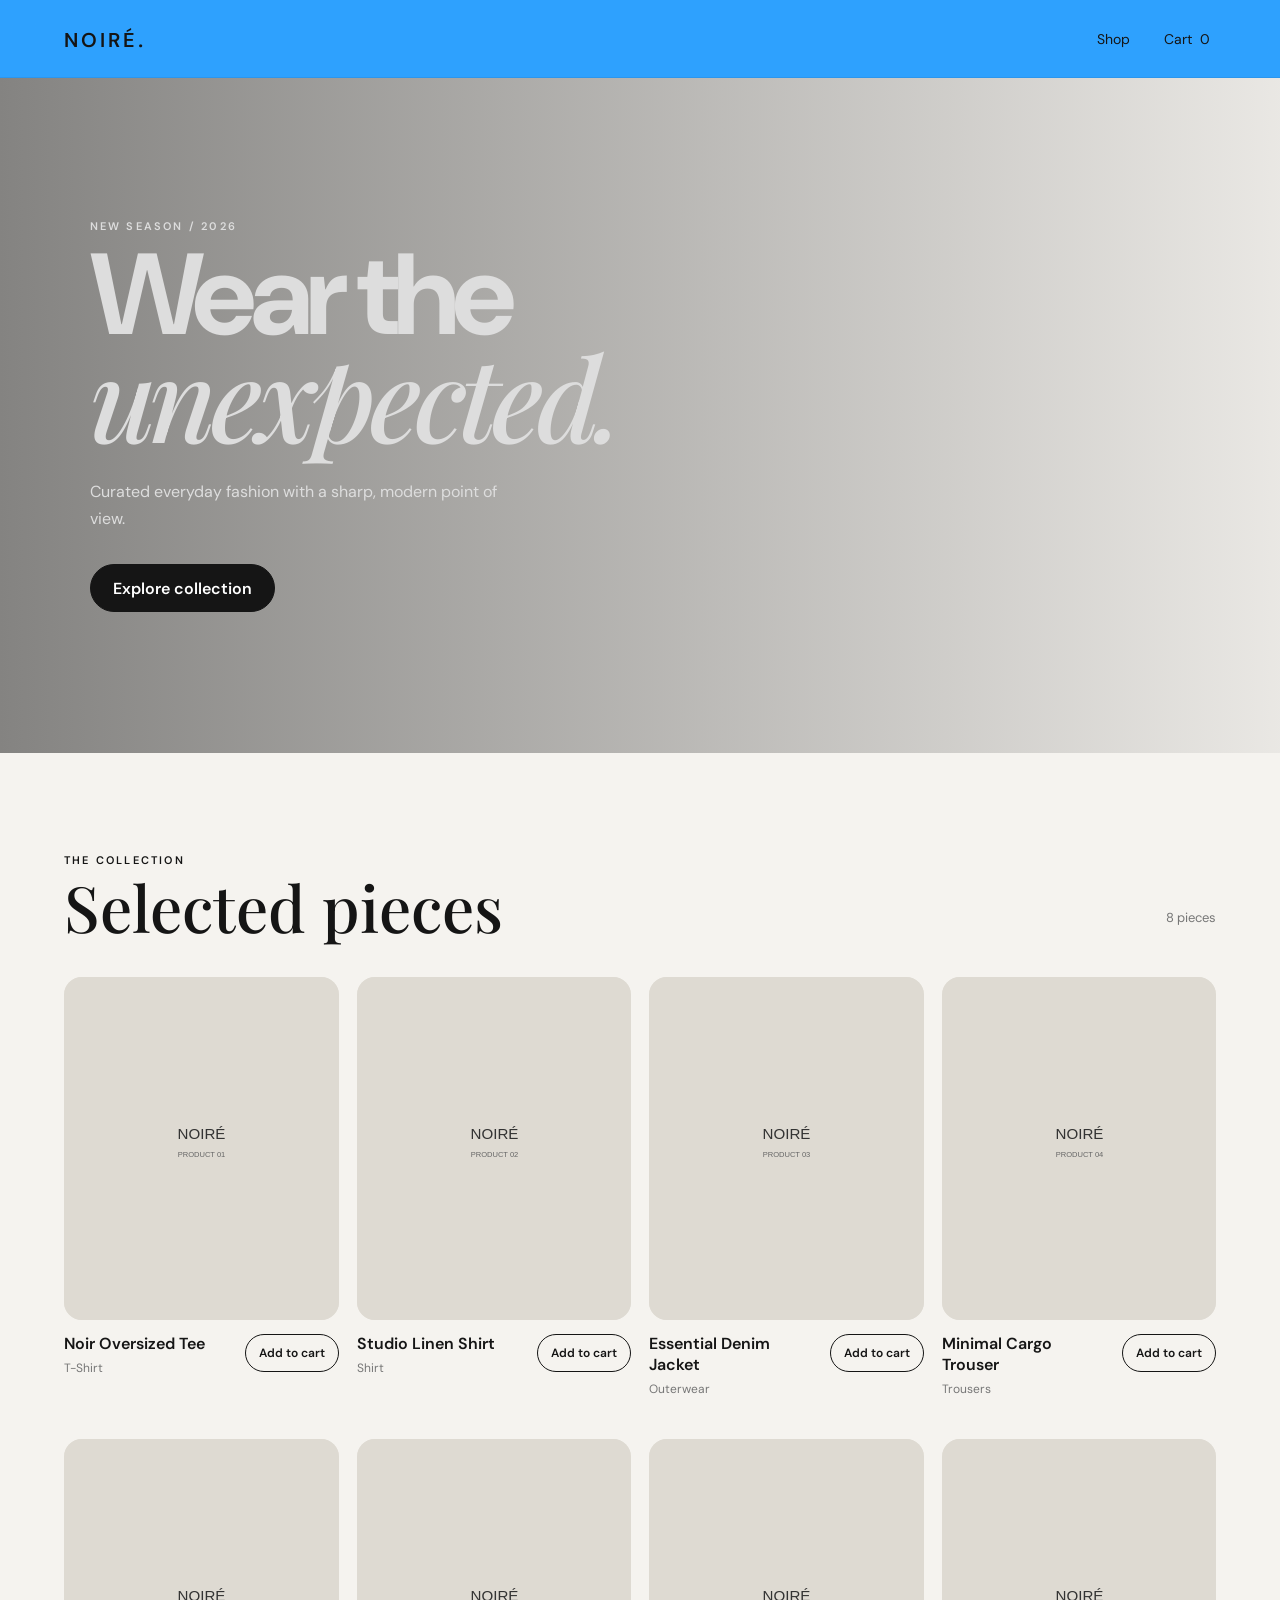
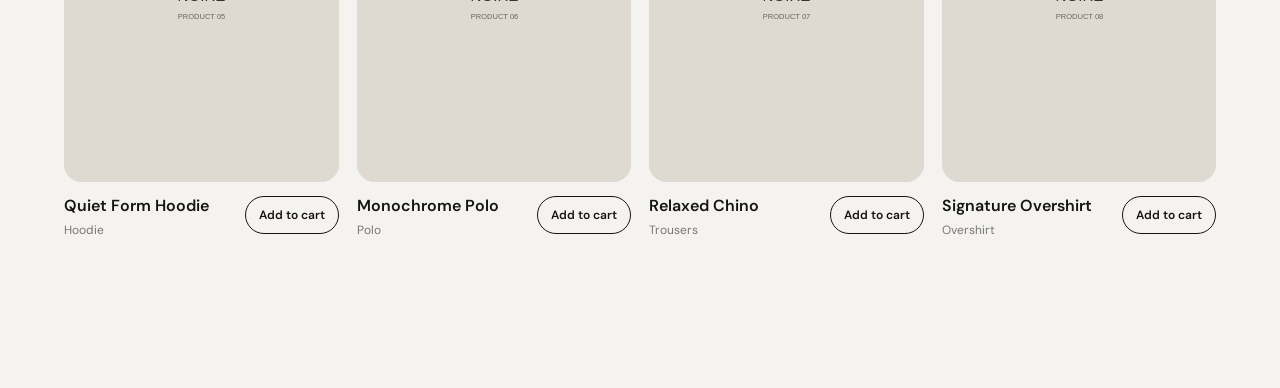
==== index.html @ a06f3a16 "Add files via upload" ====
<!DOCTYPE html>
<html lang="en">
<head>
  <meta charset="UTF-8">
  <meta name="viewport" content="width=device-width, initial-scale=1.0">
  <meta name="description" content="Minimal editorial fashion store">
  <title>NOIRÉ — Fashion Store</title>
  <link rel="stylesheet" href="style.css">
</head>
<body>
  <header class="site-header">
    <a class="brand" href="index.html">NOIRÉ<span>.</span></a>
    <nav aria-label="Main navigation">
      <a href="#shop">Shop</a>
      <button class="cart-link" id="cartLink" type="button" aria-label="Open cart">
        Cart <span id="headerCartCount">0</span>
      </button>
    </nav>
  </header>

  <main>
    <section class="hero">
      <div>
        <p class="eyebrow">NEW SEASON / 2026</p>
        <h1>Wear the<br><em>unexpected.</em></h1>
        <p class="hero-copy">Curated everyday fashion with a sharp, modern point of view.</p>
        <a class="button button-dark" href="#shop">Explore collection</a>
      </div>
    </section>

    <section class="shop-section" id="shop">
      <div class="section-head">
        <div>
          <p class="eyebrow">THE COLLECTION</p>
          <h2>Selected pieces</h2>
        </div>
        <p id="productCount" class="muted"></p>
      </div>
      <div id="productGrid" class="product-grid" aria-live="polite"></div>
    </section>
  </main>

  <div id="floatingCart" class="floating-cart hidden">
    <div>
      <strong><span id="floatingQuantity">0</span> item(s)</strong>
      <span class="floating-total" id="floatingTotal">৳0</span>
    </div>
    <button class="button button-light" id="confirmOrderBtn" type="button">Confirm order</button>
  </div>

  <div id="cartDrawer" class="drawer-backdrop hidden" aria-hidden="true">
    <aside class="drawer" role="dialog" aria-modal="true" aria-labelledby="cartTitle">
      <div class="drawer-head">
        <h2 id="cartTitle">Your cart</h2>
        <button class="icon-button" id="closeCartBtn" type="button" aria-label="Close cart">×</button>
      </div>
      <div id="cartItems" class="cart-items"></div>
      <div class="drawer-footer">
        <div class="summary-row"><span>Total</span><strong id="drawerTotal">৳0</strong></div>
        <button class="button button-dark full" id="drawerConfirmBtn" type="button">Confirm order</button>
      </div>
    </aside>
  </div>

  <div id="orderModal" class="modal-backdrop hidden" aria-hidden="true">
    <section class="order-modal" role="dialog" aria-modal="true" aria-labelledby="orderTitle">
      <button class="modal-close icon-button" id="closeOrderBtn" type="button" aria-label="Close order form">×</button>
      <div id="orderContent">
        <p class="eyebrow">CHECKOUT</p>
        <h2 id="orderTitle">Complete your order</h2>
        <div id="orderSummary" class="order-summary"></div>

        <form id="orderForm" novalidate>
          <div class="field">
            <label for="customerName">Full name *</label>
            <input id="customerName" name="customerName" autocomplete="name" required>
            <small class="error" id="customerNameError"></small>
          </div>
          <div class="field">
            <label for="phone">Phone number *</label>
            <input id="phone" name="phone" inputmode="tel" autocomplete="tel" placeholder="01XXXXXXXXX" required>
            <small class="error" id="phoneError"></small>
          </div>
          <div class="field">
            <label for="address">Delivery address *</label>
            <textarea id="address" name="address" rows="4" autocomplete="street-address" required></textarea>
            <small class="error" id="addressError"></small>
          </div>
          <div class="field">
            <label for="note">Additional note <span>(optional)</span></label>
            <textarea id="note" name="note" rows="2"></textarea>
          </div>
          <button class="button button-dark full" id="submitOrderBtn" type="submit">Submit order</button>
          <p id="formMessage" class="form-message" role="alert"></p>
        </form>
      </div>
    </section>
  </div>

  <script src="config.js"></script>
  <script src="products.js"></script>
  <script src="cart.js"></script>
  <script src="order.js"></script>
  <script src="app.js"></script>
</body>
</html>
---- style.css ----
@import url('https://fonts.googleapis.com/css2?family=DM+Sans:wght@400;500;600&family=Playfair+Display:ital,wght@0,500;0,600;1,500;1,600&display=swap');

:root {
  --ink: #151515;
  --muted: #767676;
  --paper: #f5f3ef;
  --white: #fff;
  --line: #dedbd4;
  --danger: #b3261e;
  --max: 1380px;
  --radius: 18px;
}

* { box-sizing: border-box; }
html { scroll-behavior: smooth; }
body {
  margin: 0;
  color: var(--ink);
  background: var(--paper);
  font-family: "DM Sans", Arial, sans-serif;
}
body.no-scroll { overflow: hidden; }
a { color: inherit; text-decoration: none; }
button, input, textarea { font: inherit; }
button { cursor: pointer; }
button:disabled { cursor: not-allowed; opacity: .55; }

.site-header {
  position: sticky;
  top: 0;
  z-index: 20;
  height: 78px;
  padding: 0 5vw;
  display: flex;
  align-items: center;
  justify-content: space-between;
  background: rgba(25, 152, 255, 0.9);
  backdrop-filter: blur(16px);
  border-bottom: 1px solid rgba(21,21,21,.07);
}
.brand {
  font-size: 20px;
  font-weight: 600;
  letter-spacing: .15em;
}
.brand span { font-family: "Playfair Display", serif; }
nav { display: flex; gap: 28px; align-items: center; }
nav a, .cart-link {
  background: none;
  border: 0;
  color: var(--ink);
  font-size: 14px;
}
.cart-link span { margin-left: 4px; }

.hero {
  min-height: 75vh;
  padding: 10vh 7vw;
  display: flex;
  align-items: center;
  background:
    linear-gradient(90deg, rgba(20,20,20,.5), rgba(20,20,20,.05)),
    url("assets/products/product-01.jpg") center/cover no-repeat;
  color: rgb(221, 221, 221);
}
.hero > div { max-width: 650px; }
.hero h1 {
  margin: 12px 0 24px;
  font-size: clamp(56px, 9vw, 130px);
  line-height: .87;
  letter-spacing: -.055em;
}
.hero h1 em, h1 em {
  font-family: "Playfair Display", serif;
  font-weight: 500;
}
.hero-copy { max-width: 420px; line-height: 1.7; margin-bottom: 32px; }
.eyebrow {
  margin: 0;
  font-size: 11px;
  font-weight: 600;
  letter-spacing: .2em;
  text-transform: uppercase;
}
.shop-section {
  max-width: var(--max);
  margin: auto;
  padding: 100px 5vw 150px;
}
.section-head {
  display: flex;
  justify-content: space-between;
  align-items: end;
  margin-bottom: 38px;
}
.section-head h2 {
  margin: 8px 0 0;
  font: 500 clamp(36px, 5vw, 64px)/1 "Playfair Display", serif;
}
.muted { color: var(--muted); font-size: 13px; }

.product-grid {
  display: grid;
  grid-template-columns: repeat(4, minmax(0, 1fr));
  gap: 42px 18px;
}
.product-card { min-width: 0; }
.product-image-wrap {
  display: block;
  position: relative;
  overflow: hidden;
  aspect-ratio: 4 / 5;
  background: #e6e2db;
  border-radius: var(--radius);
}
.zoom-image { overflow: hidden; }
.zoom-image img {
  width: 100%;
  height: 100%;
  display: block;
  object-fit: cover;
  transition: transform .16s ease-out;
  will-change: transform;
}
.zoom-lens {
  position: absolute;
  width: 90px;
  height: 90px;
  transform: translate(-50%, -50%);
  border: 1px solid rgba(255,255,255,.7);
  border-radius: 50%;
  pointer-events: none;
  opacity: 0;
  transition: opacity .1s;
  box-shadow: 0 6px 25px rgba(0,0,0,.12);
}
.zoom-lens.active { opacity: 1; }
.product-card-info {
  display: flex;
  align-items: start;
  justify-content: space-between;
  gap: 14px;
  padding-top: 14px;
}
.product-card-info > div { min-width: 0; }
.product-title {
  display: block;
  font-size: 16px;
  line-height: 1.3;
  font-weight: 600;
  overflow-wrap: anywhere;
}
.product-category {
  display: block;
  color: var(--muted);
  font-size: 12px;
  margin-top: 5px;
}

.button {
  border: 1px solid var(--ink);
  min-height: 48px;
  padding: 0 22px;
  display: inline-flex;
  align-items: center;
  justify-content: center;
  border-radius: 999px;
  font-weight: 600;
  transition: transform .18s, background .18s, color .18s;
}
.button:hover { transform: translateY(-2px); }
.button-dark { color: white; background: var(--ink); }
.button-light { color: var(--ink); background: white; border-color: white; }
.button-outline { color: var(--ink); background: transparent; }
.button-small { min-height: 38px; padding: 0 13px; font-size: 12px; flex: 0 0 auto; }
.button.full { width: 100%; }

.floating-cart {
  position: fixed;
  z-index: 30;
  left: 50%;
  bottom: 20px;
  transform: translateX(-50%);
  width: min(680px, calc(100% - 28px));
  padding: 12px 14px 12px 20px;
  border-radius: 999px;
  display: flex;
  justify-content: space-between;
  align-items: center;
  gap: 15px;
  color: white;
  background: rgba(21,21,21,.96);
  box-shadow: 0 18px 50px rgba(0,0,0,.25);
}
.floating-cart > div { display: flex; align-items: baseline; gap: 10px; }
.floating-total { color: #ddd; font-size: 13px; }
.hidden { display: none !important; }

.drawer-backdrop, .modal-backdrop {
  position: fixed;
  inset: 0;
  z-index: 50;
  background: rgba(0,0,0,.48);
  display: flex;
  justify-content: flex-end;
}
.drawer {
  width: min(480px, 100%);
  height: 100%;
  padding: 28px;
  background: var(--paper);
  display: flex;
  flex-direction: column;
  animation: slideIn .22s ease;
}
@keyframes slideIn { from { transform: translateX(100%); } to { transform: translateX(0); } }
.drawer-head {
  display: flex;
  justify-content: space-between;
  align-items: center;
  padding-bottom: 20px;
  border-bottom: 1px solid var(--line);
}
.drawer-head h2, .order-modal h2 {
  font: 500 34px/1.1 "Playfair Display", serif;
  margin: 0;
}
.icon-button {
  width: 40px;
  height: 40px;
  border: 0;
  background: transparent;
  font-size: 28px;
}
.cart-items { overflow: auto; flex: 1; padding: 15px 0; }
.cart-item {
  display: flex;
  gap: 14px;
  padding: 16px 0;
  border-bottom: 1px solid var(--line);
}
.cart-item img { width: 84px; height: 104px; object-fit: cover; border-radius: 10px; }
.cart-item-info { flex: 1; }
.cart-item-info > a { display: block; font-weight: 600; margin-bottom: 5px; }
.cart-item-info > span { color: var(--muted); font-size: 13px; }
.quantity-controls { display: flex; align-items: center; gap: 10px; margin-top: 13px; }
.quantity-controls button:not(.remove-button) {
  width: 28px; height: 28px; border: 1px solid var(--line);
  border-radius: 50%; background: white;
}
.remove-button { border: 0; background: transparent; color: var(--muted); font-size: 11px; margin-left: auto; }
.drawer-footer { border-top: 1px solid var(--line); padding-top: 18px; }
.summary-row { display: flex; justify-content: space-between; align-items: center; padding: 15px 0; }
.summary-row strong { font-size: 18px; }

.modal-backdrop { align-items: center; justify-content: center; padding: 18px; }
.order-modal {
  position: relative;
  width: min(760px, 100%);
  max-height: min(900px, 94vh);
  overflow: auto;
  background: var(--paper);
  border-radius: 24px;
  padding: 42px;
}
.modal-close { position: absolute; right: 15px; top: 15px; }
.order-modal h2 { margin: 8px 0 26px; }
.order-summary { border-top: 1px solid var(--line); border-bottom: 1px solid var(--line); margin-bottom: 26px; }
.summary-product {
  display: grid;
  grid-template-columns: 52px 1fr auto;
  gap: 12px;
  align-items: center;
  padding: 12px 0;
  border-bottom: 1px solid var(--line);
}
.summary-product img { width: 52px; height: 62px; object-fit: cover; border-radius: 8px; }
.summary-product span { display: block; color: var(--muted); font-size: 12px; margin-top: 3px; }
.total-row { border-top: 0; }
.field { margin: 17px 0; }
.field label { display: block; font-size: 13px; font-weight: 600; margin-bottom: 7px; }
.field label span { color: var(--muted); font-weight: 400; }
.field input, .field textarea {
  width: 100%;
  border: 1px solid var(--line);
  background: white;
  border-radius: 10px;
  padding: 13px 14px;
  outline: none;
}
.field input:focus, .field textarea:focus { border-color: var(--ink); }
.field .invalid { border-color: var(--danger); }
.error { color: var(--danger); display: block; min-height: 16px; margin-top: 5px; font-size: 11px; }
.form-message { min-height: 18px; text-align: center; font-size: 13px; }
.error-message { color: var(--danger); }

.detail-page { max-width: var(--max); margin: auto; padding: 40px 5vw 150px; }
.back-link { display: inline-block; color: var(--muted); font-size: 13px; margin-bottom: 30px; }
.product-detail {
  display: grid;
  grid-template-columns: minmax(0, 1.15fr) minmax(320px, .85fr);
  gap: clamp(35px, 7vw, 100px);
  align-items: start;
}
.detail-image {
  position: relative;
  aspect-ratio: 4 / 5;
  background: #e6e2db;
  border-radius: 22px;
  overflow: hidden;
}
.detail-copy { padding-top: 5vw; }
.detail-copy h1 {
  margin: 10px 0 18px;
  font: 500 clamp(42px, 5vw, 76px)/.98 "Playfair Display", serif;
  letter-spacing: -.03em;
}
.price-line { display: flex; gap: 12px; align-items: center; margin-bottom: 30px; }
.price-line strong { font-size: 20px; }
.price-line del { color: var(--muted); font-size: 14px; }
.detail-description { line-height: 1.8; color: #444; max-width: 520px; }
.detail-list { padding: 0; list-style: none; margin: 30px 0; border-top: 1px solid var(--line); }
.detail-list li { padding: 11px 0; border-bottom: 1px solid var(--line); font-size: 13px; }
.detail-list li::before { content: "— "; }
.purchase-row { display: flex; gap: 10px; align-items: center; }
.quantity-selector {
  display: flex;
  align-items: center;
  border: 1px solid var(--line);
  border-radius: 999px;
  height: 48px;
  padding: 0 8px;
}
.quantity-selector span { font-size: 12px; margin: 0 8px; }
.quantity-selector button { border: 0; background: none; width: 28px; height: 30px; }
.quantity-selector input { width: 30px; border: 0; text-align: center; background: transparent; outline: 0; }
.availability { font-size: 12px; color: var(--muted); margin-top: 14px; }
.not-found { padding: 15vh 0; text-align: center; }
.not-found h1 { font: 500 56px "Playfair Display", serif; }

.success-screen { text-align: center; padding: 40px 10px 15px; }
.success-mark {
  width: 72px; height: 72px; display: grid; place-items: center;
  margin: 0 auto 20px; border: 1px solid var(--ink); border-radius: 50%; font-size: 32px;
}
.success-screen h2 { margin: 8px 0 10px; }
.success-screen > p:not(.eyebrow) { color: var(--muted); }
.order-id-box {
  margin: 28px auto; padding: 17px; max-width: 360px;
  border: 1px solid var(--line); border-radius: 12px;
}
.order-id-box span { display: block; color: var(--muted); font-size: 11px; text-transform: uppercase; letter-spacing: .12em; }
.order-id-box strong { display: block; margin-top: 6px; font-size: 18px; letter-spacing: .05em; }

.empty-state { text-align: center; color: var(--muted); padding: 60px 10px; }
.toast {
  position: fixed; z-index: 100; left: 50%; bottom: 92px;
  transform: translate(-50%, 15px); opacity: 0;
  background: var(--ink); color: white; padding: 12px 18px;
  border-radius: 999px; font-size: 13px; transition: .2s;
}
.toast.show { transform: translate(-50%, 0); opacity: 1; }

@media (max-width: 1050px) {
  .product-grid { grid-template-columns: repeat(3, minmax(0, 1fr)); }
}
@media (max-width: 760px) {
  .site-header { height: 68px; padding: 0 20px; }
  nav { gap: 16px; }
  .hero { min-height: 68vh; padding: 70px 24px; }
  .shop-section { padding: 70px 20px 120px; }
  .section-head { align-items: start; gap: 20px; }
  .product-grid { grid-template-columns: repeat(2, minmax(0, 1fr)); gap: 30px 10px; }
  .product-card-info { display: block; }
  .product-card-info .button { margin-top: 12px; width: 100%; }
  .floating-cart { padding-left: 15px; }
  .floating-cart .button { min-height: 42px; padding: 0 16px; }
  .order-modal { padding: 34px 20px 25px; }
  .product-detail { grid-template-columns: 1fr; gap: 25px; }
  .detail-copy { padding-top: 0; }
  .detail-copy h1 { font-size: 48px; }
  .purchase-row { flex-direction: column; align-items: stretch; }
  .quantity-selector { justify-content: center; }
}
@media (max-width: 430px) {
  .product-grid { grid-template-columns: 1fr 1fr; }
  .product-title { font-size: 14px; }
  .hero h1 { font-size: 58px; }
  .floating-cart > div { flex-direction: column; gap: 1px; }
}
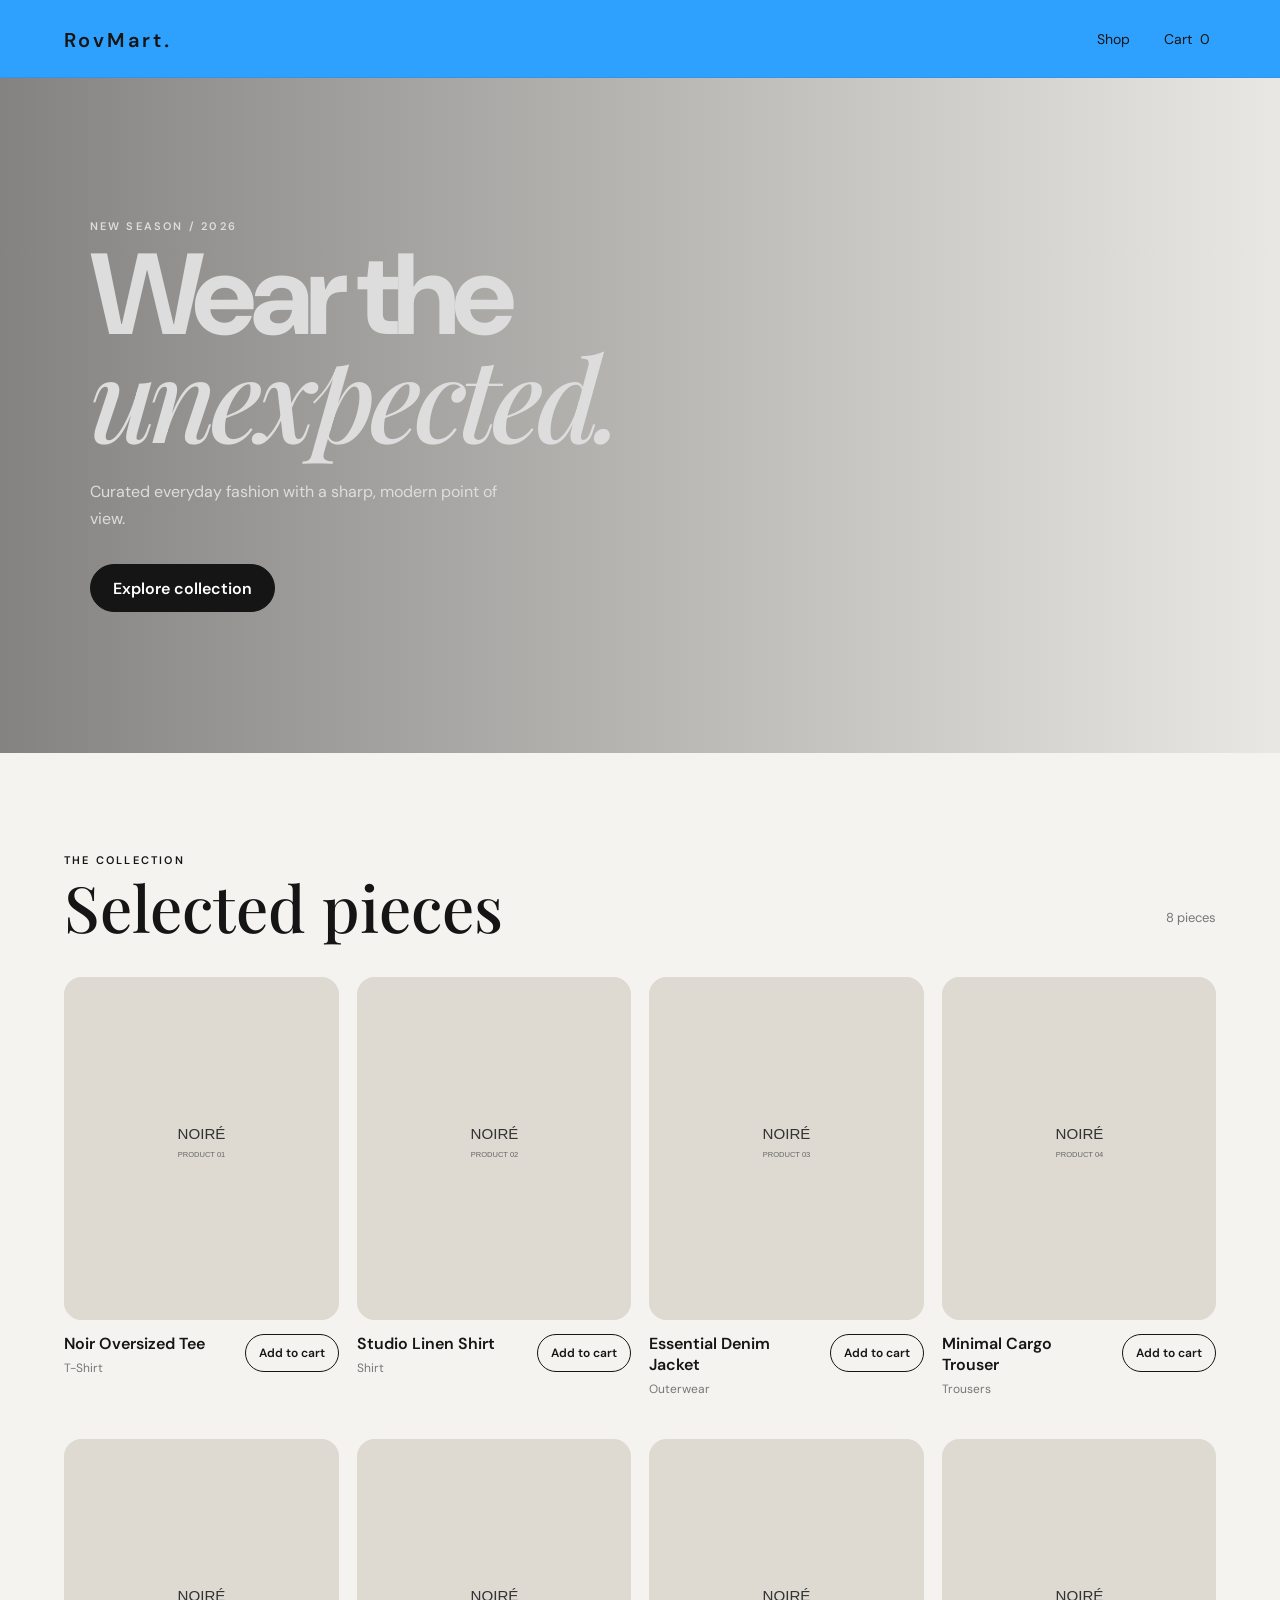
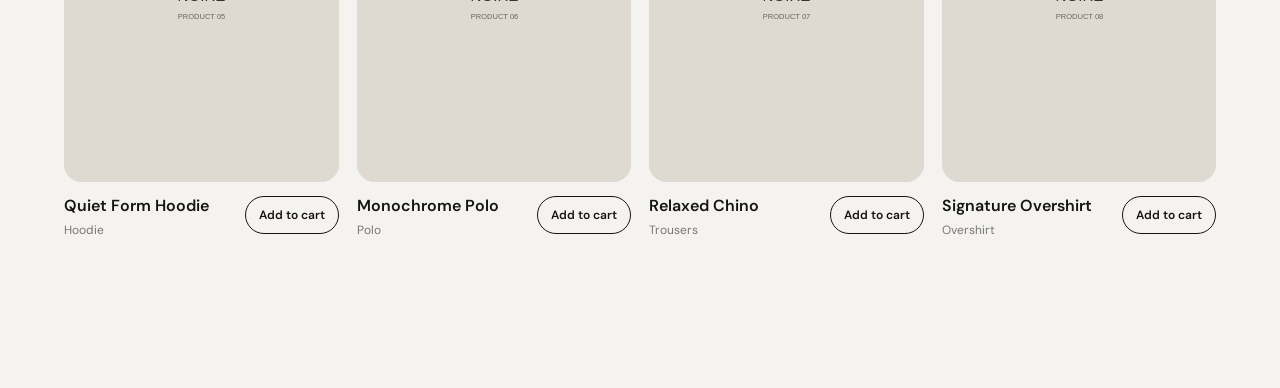
==== commit 981ebbb3: "Change title and brand name to RovMart" ====
--- a/index.html
+++ b/index.html
@@ -4,12 +4,12 @@
   <meta charset="UTF-8">
   <meta name="viewport" content="width=device-width, initial-scale=1.0">
   <meta name="description" content="Minimal editorial fashion store">
-  <title>NOIRÉ — Fashion Store</title>
+  <title>RovMart</title>
   <link rel="stylesheet" href="style.css">
 </head>
 <body>
   <header class="site-header">
-    <a class="brand" href="index.html">NOIRÉ<span>.</span></a>
+    <a class="brand" href="index.html">RovMart<span>.</span></a>
     <nav aria-label="Main navigation">
       <a href="#shop">Shop</a>
       <button class="cart-link" id="cartLink" type="button" aria-label="Open cart">
@@ -103,4 +103,4 @@
   <script src="order.js"></script>
   <script src="app.js"></script>
 </body>
-</html>+</html>
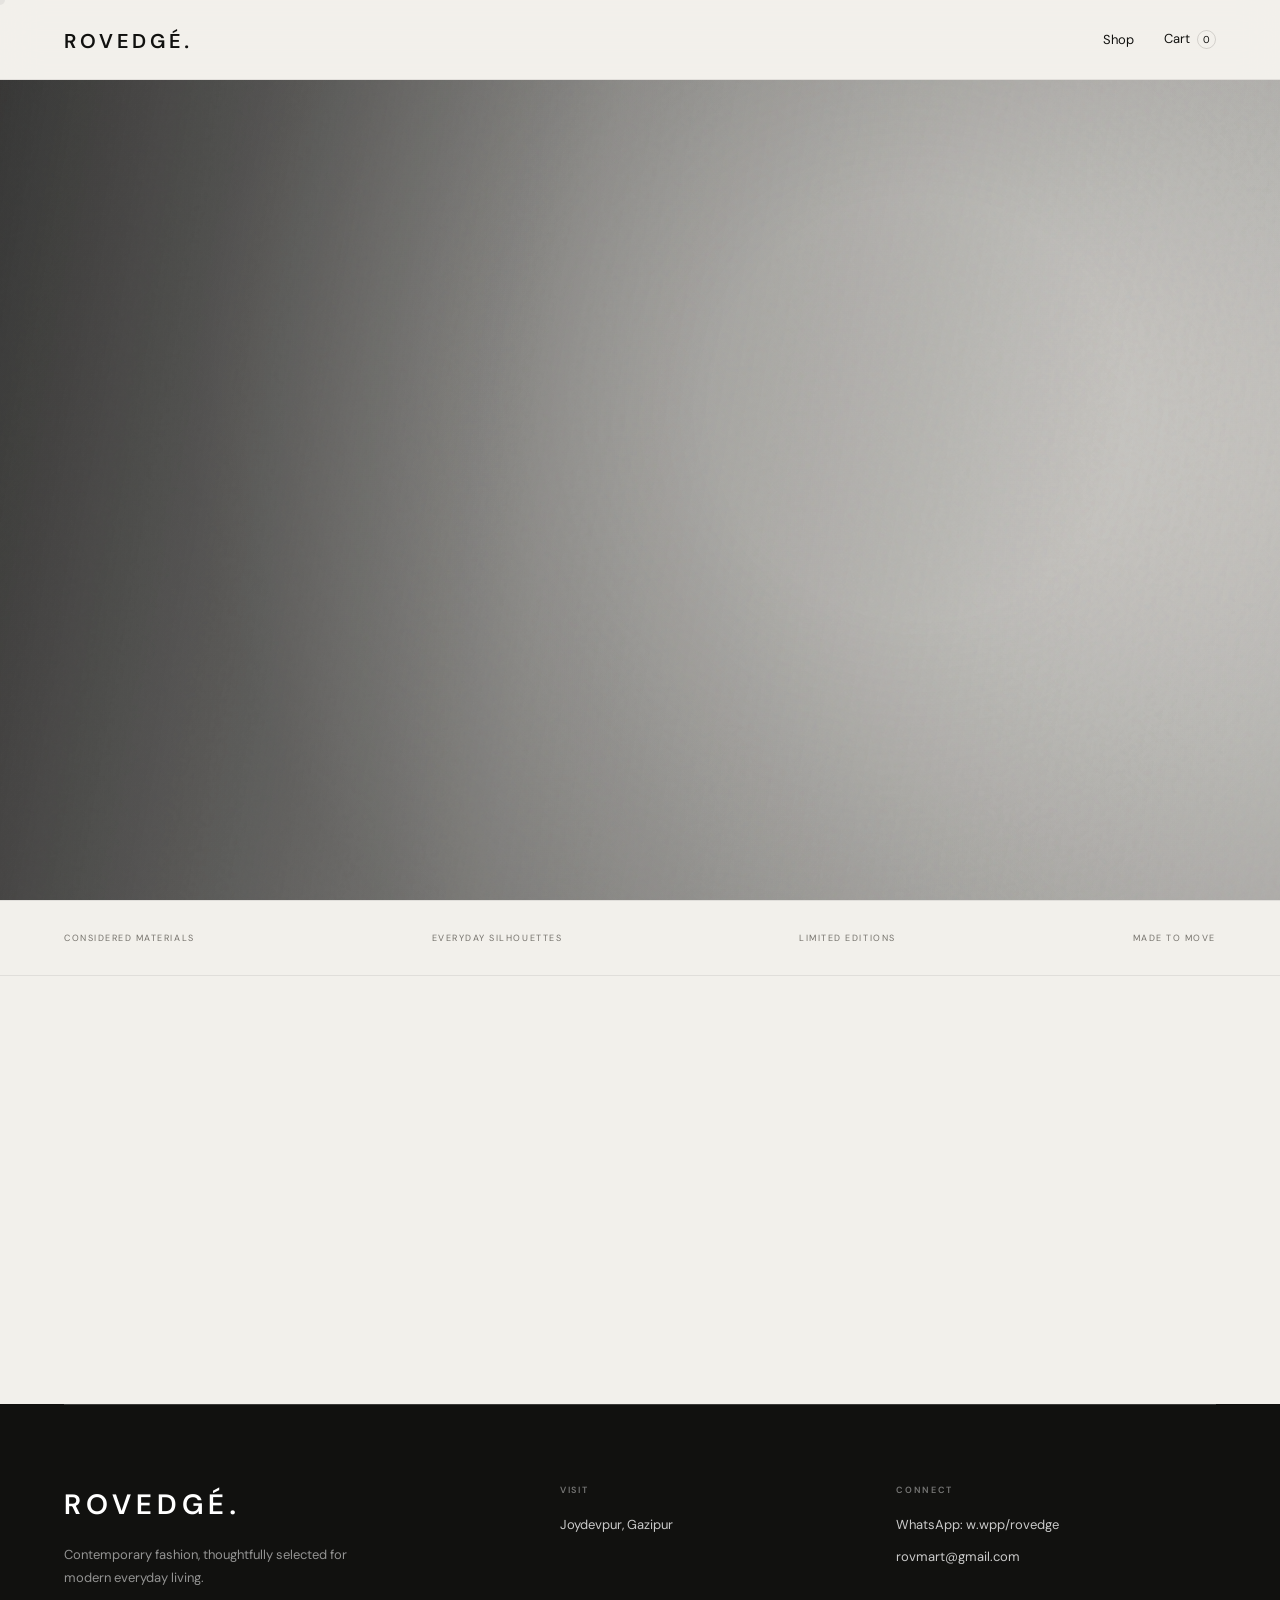
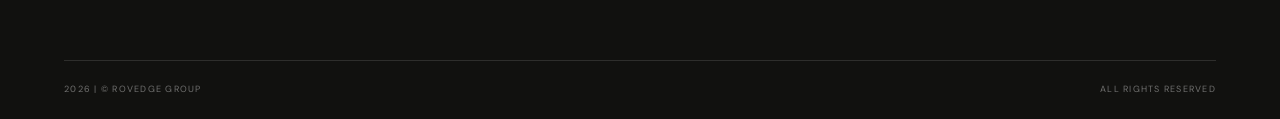
==== commit 67ec03bc: "Update branding and content in index.html Updated the title and branding in the HTML file to reflect" ====
--- a/index.html
+++ b/index.html
@@ -4,12 +4,12 @@
   <meta charset="UTF-8">
   <meta name="viewport" content="width=device-width, initial-scale=1.0">
   <meta name="description" content="Minimal editorial fashion store">
-  <title>RovMart</title>
+  <title>ROVEDGÉ — Fashion Store</title>
   <link rel="stylesheet" href="style.css">
 </head>
 <body>
   <header class="site-header">
-    <a class="brand" href="index.html">RovMart<span>.</span></a>
+    <a class="brand" href="index.html">ROVEDGÉ<span>.</span></a>
     <nav aria-label="Main navigation">
       <a href="#shop">Shop</a>
       <button class="cart-link" id="cartLink" type="button" aria-label="Open cart">
@@ -20,21 +20,24 @@
 
   <main>
     <section class="hero">
-      <div>
-        <p class="eyebrow">NEW SEASON / 2026</p>
+      <div class="hero-noise" aria-hidden="true"></div>
+      <div class="hero-content reveal">
+        <p class="eyebrow">ROVEDGÉ | NEW SEASON 2026</p>
         <h1>Wear the<br><em>unexpected.</em></h1>
-        <p class="hero-copy">Curated everyday fashion with a sharp, modern point of view.</p>
-        <a class="button button-dark" href="#shop">Explore collection</a>
+        <p class="hero-copy">Quiet silhouettes. Strong details. A considered wardrobe for everyday movement.</p>
+        <div class="hero-actions">
+          <a class="button button-dark" href="#shop">Explore collection <span>↗</span></a>
+          <span class="hero-note">Designed for now</span>
+        </div>
       </div>
+      <div class="hero-side reveal" aria-hidden="true"><span>01</span><span class="hero-line"></span><span>EDITORIAL / ESSENTIALS</span></div>
     </section>
+    <section class="brand-strip"><span>CONSIDERED MATERIALS</span><span>EVERYDAY SILHOUETTES</span><span>LIMITED EDITIONS</span><span>MADE TO MOVE</span></section>
 
     <section class="shop-section" id="shop">
-      <div class="section-head">
-        <div>
-          <p class="eyebrow">THE COLLECTION</p>
-          <h2>Selected pieces</h2>
-        </div>
-        <p id="productCount" class="muted"></p>
+      <div class="section-head reveal">
+        <div><p class="eyebrow">THE COLLECTION</p><h2>Selected pieces<span>.</span></h2></div>
+        <div class="section-side-note"><p id="productCount" class="muted"></p><p class="muted">Tap a name to enter the piece.</p></div>
       </div>
       <div id="productGrid" class="product-grid" aria-live="polite"></div>
     </section>
@@ -97,6 +100,24 @@
     </section>
   </div>
 
+  <div id="cursorDot" class="cursor-dot" aria-hidden="true"></div>
+
+
+  <footer class="site-footer"> 
+    <div class="footer-main"> 
+    <div class="footer-brand"> 
+    <a href="index.html" class="footer-logo">ROVEDGÉ<span>.</span></a> 
+    <p> Contemporary fashion, thoughtfully selected for modern everyday living. </p> 
+    </div> 
+    <div class="footer-column"> <span class="footer-label">VISIT</span>
+       <p>Joydevpur, Gazipur</p> </div> 
+       <div class="footer-column"> <span class="footer-label">CONNECT</span> 
+        <a href="https://w.wpp/rovedge" target="_blank" rel="noopener noreferrer"> WhatsApp: w.wpp/rovedge </a> 
+        <a href="mailto:rovmart@gmail.com"> rovmart@gmail.com </a> </div> </div> 
+        <div class="footer-bottom"> <span>2026 | © Rovedge Group</span> 
+          <span>ALL RIGHTS RESERVED</span> </div> 
+  </footer>
+
   <script src="config.js"></script>
   <script src="products.js"></script>
   <script src="cart.js"></script>
--- a/style.css
+++ b/style.css
@@ -1,390 +1,51 @@
 @import url('https://fonts.googleapis.com/css2?family=DM+Sans:wght@400;500;600&family=Playfair+Display:ital,wght@0,500;0,600;1,500;1,600&display=swap');
+:root{--ink:#11110f;--paper:#f2f0eb;--paper2:#e9e6de;--muted:#74716b;--line:rgba(17,17,15,.14);--soft:rgba(17,17,15,.08);--danger:#aa2b21;--max:1440px;--radius:20px;--ease:cubic-bezier(.2,.75,.25,1)}
+*{box-sizing:border-box}html{scroll-behavior:smooth}body{margin:0;color:var(--ink);background:var(--paper);font-family:"DM Sans",Arial,sans-serif;overflow-x:hidden}body.no-scroll{overflow:hidden}a{color:inherit;text-decoration:none}button,input,textarea{font:inherit}button{cursor:pointer}button:disabled{cursor:not-allowed;opacity:.5}img{max-width:100%}
+.site-header{position:sticky;top:0;z-index:40;height:80px;padding:0 5vw;display:flex;align-items:center;justify-content:space-between;background:rgba(242,240,235,.78);backdrop-filter:blur(18px);border-bottom:1px solid var(--soft)}.brand{font-size:20px;font-weight:600;letter-spacing:.18em;transition:opacity .2s}.brand:hover{opacity:.65}.brand span{font-family:"Playfair Display",serif}nav{display:flex;gap:30px;align-items:center}nav a,.cart-link{position:relative;border:0;padding:7px 0;background:none;color:var(--ink);font-size:13px}nav a:after,.cart-link:after{content:"";position:absolute;left:0;right:0;bottom:1px;height:1px;background:currentColor;transform:scaleX(0);transform-origin:right;transition:transform .35s var(--ease)}nav a:hover:after,.cart-link:hover:after{transform:scaleX(1);transform-origin:left}.cart-link span{display:inline-grid;place-items:center;min-width:19px;height:19px;margin-left:4px;border:1px solid var(--line);border-radius:999px;font-size:10px}
+.hero{position:relative;
+        min-height:calc(100vh - 80px);
+        padding:10vh 7vw;display:flex;
+        align-items:flex-end;color:#fff;
+        overflow:hidden;isolation:isolate;
+        background:linear-gradient(100deg,rgba(8,8,8,.72),rgba(8,8,8,.36) 44%,rgba(8,8,8,.12)),
+        url("assets/products/banner.svg") center/cover no-repeat}
+        .hero:after{content:"";position:absolute;inset:0;background:radial-gradient(circle at 72% 40%,transparent 0 20%,rgba(0,0,0,.24) 70%);z-index:-1}
+        .hero-noise{position:absolute;inset:0;pointer-events:none;opacity:.1;background-image:url("data:image/svg+xml,%3Csvg xmlns='http://www.w3.org/2000/svg' viewBox='0 0 160 160'%3E%3Cfilter id='n'%3E%3CfeTurbulence type='fractalNoise' baseFrequency='.8' numOctaves='3'/%3E%3C/filter%3E%3Crect width='100%25' height='100%25' filter='url(%23n)' opacity='.5'/%3E%3C/svg%3E");mix-blend-mode:overlay;z-index:-1}.hero-content{max-width:800px}.hero h1{margin:17px 0 28px;font-size:clamp(60px,10vw,150px);line-height:.82;letter-spacing:-.065em;font-weight:600}.hero h1 em{font-family:"Playfair Display",serif;font-weight:500}.hero-copy{max-width:470px;line-height:1.7;margin:0 0 34px;color:rgba(255,255,255,.84)}.hero-actions{display:flex;align-items:center;gap:18px}.hero-note{font-size:11px;letter-spacing:.12em;text-transform:uppercase;color:rgba(255,255,255,.58)}.hero-actions .button span{margin-left:28px}.hero-side{position:absolute;right:6vw;bottom:9vh;display:flex;align-items:center;gap:14px;font-size:9px;letter-spacing:.18em;writing-mode:vertical-rl;text-transform:uppercase;color:rgba(255,255,255,.7)}.hero-line{width:1px;height:90px;background:rgba(255,255,255,.4)}
+.brand-strip{min-height:76px;padding:0 5vw;display:flex;justify-content:space-between;align-items:center;gap:24px;border-bottom:1px solid var(--soft);border-top:1px solid var(--soft);color:var(--muted);font-size:9px;letter-spacing:.17em;text-transform:uppercase;overflow:hidden}.brand-strip span{white-space:nowrap}
+.button{border:1px solid var(--ink);min-height:49px;padding:0 20px;display:inline-flex;align-items:center;justify-content:center;gap:7px;border-radius:999px;font-weight:600;font-size:12px;transition:transform .25s var(--ease),background .25s,color .25s,box-shadow .25s}.button:hover{transform:translateY(-3px);box-shadow:0 11px 25px rgba(0,0,0,.08)}.button:active{transform:translateY(-1px)}.button-dark{color:#fff;background:var(--ink)}.button-light{color:var(--ink);background:#fff;border-color:#fff}.button-outline{color:var(--ink);background:transparent}.button-small{min-height:36px;padding:0 12px;font-size:11px}.button-small b{font-size:17px;line-height:1;margin-left:4px;font-weight:400}.button.full{width:100%}
+.shop-section{max-width:var(--max);margin:auto;padding:110px 5vw 160px}.section-head{display:flex;justify-content:space-between;align-items:end;margin-bottom:44px}.section-head h2{margin:10px 0 0;font:500 clamp(40px,5vw,74px)/.95 "Playfair Display",serif;letter-spacing:-.045em}.section-head h2 span{margin-left:3px}.section-side-note{text-align:right}.muted{color:var(--muted);font-size:11px;letter-spacing:.02em;margin:0 0 4px}.product-grid{display:grid;grid-template-columns:repeat(4,minmax(0,1fr));gap:62px 16px}.product-card{min-width:0}.product-image-wrap{position:relative;display:block;aspect-ratio:4/5;overflow:hidden;background:var(--paper2);border-radius:var(--radius);transform:translateZ(0)}.product-image-wrap img{width:100%;height:100%;display:block;object-fit:cover;transition:transform .75s var(--ease),filter .5s;will-change:transform}.product-card:hover .product-image-wrap img{filter:contrast(1.03)}.product-index,.detail-index{position:absolute;z-index:2;top:14px;left:15px;font-size:9px;letter-spacing:.14em;color:rgba(255,255,255,.84);mix-blend-mode:difference}.image-hover-label{position:absolute;z-index:2;left:16px;bottom:16px;padding:9px 12px;border:1px solid rgba(255,255,255,.55);border-radius:999px;backdrop-filter:blur(7px);color:#fff;background:rgba(0,0,0,.17);font-size:10px;letter-spacing:.06em;opacity:0;transform:translateY(8px);transition:opacity .35s var(--ease),transform .35s var(--ease)}.product-card:hover .image-hover-label{opacity:1;transform:translateY(0)}.image-hover-label b{margin-left:8px;font-weight:400}.zoom-lens{position:absolute;width:82px;height:82px;transform:translate(-50%,-50%);border:1px solid rgba(255,255,255,.7);border-radius:50%;pointer-events:none;opacity:0;transition:opacity .1s;box-shadow:0 9px 30px rgba(0,0,0,.16)}.zoom-lens.active{opacity:1}.product-card-info{display:flex;justify-content:space-between;align-items:flex-start;gap:12px;padding-top:15px}.product-copy{min-width:0}.product-category{display:block;margin-bottom:6px;font-size:9px;color:var(--muted);letter-spacing:.14em;text-transform:uppercase}.product-title{display:block;font-size:16px;line-height:1.2;font-weight:600;overflow-wrap:anywhere;transition:opacity .2s}.product-title:hover{opacity:.58}.product-price{display:block;margin-top:9px;font-size:13px;font-weight:600}
+.floating-cart{position:fixed;z-index:60;left:50%;bottom:18px;transform:translateX(-50%);width:min(690px,calc(100% - 28px));padding:10px 12px 10px 20px;border-radius:999px;display:flex;justify-content:space-between;align-items:center;gap:15px;color:#fff;background:rgba(17,17,15,.94);backdrop-filter:blur(20px);box-shadow:0 18px 55px rgba(0,0,0,.23);animation:cartRise .45s var(--ease)}@keyframes cartRise{from{opacity:0;transform:translate(-50%,18px)}to{opacity:1;transform:translate(-50%,0)}}.floating-cart>div{display:flex;align-items:baseline;gap:10px}.floating-total{color:#ccc;font-size:12px}
+.drawer-backdrop,.modal-backdrop{position:fixed;inset:0;z-index:70;background:rgba(0,0,0,.47);backdrop-filter:blur(6px);display:flex;justify-content:flex-end}.drawer{width:min(500px,100%);height:100%;padding:28px;background:var(--paper);display:flex;flex-direction:column;animation:slideIn .35s var(--ease)}@keyframes slideIn{from{transform:translateX(100%)}to{transform:translateX(0)}}.drawer-head{display:flex;justify-content:space-between;align-items:center;padding-bottom:18px;border-bottom:1px solid var(--line)}.drawer-head h2,.order-modal h2{font:500 36px/1 "Playfair Display",serif;margin:0;letter-spacing:-.03em}.icon-button{width:40px;height:40px;border:0;background:transparent;font-size:28px;line-height:1;transition:transform .2s}.icon-button:hover{transform:rotate(5deg) scale(1.06)}.cart-items{overflow:auto;flex:1;padding:7px 0}.cart-item{display:flex;gap:14px;padding:16px 0;border-bottom:1px solid var(--line)}.cart-item img{width:82px;height:102px;object-fit:cover;border-radius:12px;background:var(--paper2)}.cart-item-info{flex:1}.cart-item-info>a{display:block;font-weight:600;margin-bottom:4px}.cart-item-info>span{color:var(--muted);font-size:12px}.quantity-controls{display:flex;align-items:center;gap:9px;margin-top:12px}.quantity-controls button:not(.remove-button){width:28px;height:28px;border:1px solid var(--line);border-radius:50%;background:#fff;transition:transform .2s}.quantity-controls button:hover{transform:scale(1.05)}.remove-button{border:0;background:transparent;color:var(--muted);font-size:10px;margin-left:auto}.drawer-footer{border-top:1px solid var(--line);padding-top:15px}.summary-row{display:flex;justify-content:space-between;align-items:center;padding:13px 0}.summary-row strong{font-size:18px}
+.modal-backdrop{align-items:center;justify-content:center;padding:18px}.order-modal{position:relative;width:min(780px,100%);max-height:min(900px,94vh);overflow:auto;background:var(--paper);border-radius:26px;padding:45px;box-shadow:0 35px 90px rgba(0,0,0,.2);animation:modalRise .3s var(--ease)}@keyframes modalRise{from{opacity:0;transform:translateY(18px) scale(.985)}to{opacity:1;transform:none}}.modal-close{position:absolute;right:15px;top:15px}.order-modal h2{margin:9px 0 28px}.order-summary{border-top:1px solid var(--line);border-bottom:1px solid var(--line);margin-bottom:25px}.summary-product{display:grid;grid-template-columns:52px 1fr auto;gap:12px;align-items:center;padding:12px 0;border-bottom:1px solid var(--line)}.summary-product img{width:52px;height:62px;object-fit:cover;border-radius:9px;background:var(--paper2)}.summary-product span{display:block;color:var(--muted);font-size:11px;margin-top:3px}.total-row{border-top:0}.field{margin:17px 0}.field label{display:block;font-size:12px;font-weight:600;margin-bottom:7px}.field label span{color:var(--muted);font-weight:400}.field input,.field textarea{width:100%;border:1px solid var(--line);background:#fff;border-radius:12px;padding:13px 14px;outline:none;transition:border .2s,box-shadow .2s}.field input:focus,.field textarea:focus{border-color:var(--ink);box-shadow:0 0 0 4px rgba(17,17,15,.05)}.field .invalid{border-color:var(--danger)}.error{color:var(--danger);display:block;min-height:15px;margin-top:5px;font-size:10px}.form-message{min-height:18px;text-align:center;font-size:12px}.error-message{color:var(--danger)}
+.detail-page{max-width:var(--max);margin:auto;padding:42px 5vw 160px}.back-link{display:inline-flex;padding:6px 0;color:var(--muted);font-size:12px;transition:transform .25s var(--ease),color .2s}.back-link:hover{transform:translateX(-4px);color:var(--ink)}.product-detail{display:grid;grid-template-columns:minmax(0,1.12fr) minmax(320px,.88fr);gap:clamp(35px,7vw,110px);align-items:start}.detail-media-column{min-width:0}.detail-image{position:relative;aspect-ratio:4/5;background:var(--paper2);border-radius:24px;overflow:hidden}.detail-image img{width:100%;height:100%;display:block;object-fit:cover;transition:transform .16s ease-out;will-change:transform}.media-caption{margin:12px 0 0;color:var(--muted);text-align:right;font-size:9px;letter-spacing:.12em;text-transform:uppercase}.detail-copy{padding-top:5vw}.detail-copy h1{margin:10px 0 18px;font:500 clamp(47px,5.7vw,84px)/.92 "Playfair Display",serif;letter-spacing:-.05em}.detail-copy h1 span{margin-left:2px}.price-line{display:flex;gap:12px;align-items:center;margin-bottom:28px}.price-line strong{font-size:20px}.price-line del{color:var(--muted);font-size:13px}.detail-description{line-height:1.75;color:#484640;max-width:520px;font-size:14px}.detail-list{padding:0;list-style:none;margin:30px 0;border-top:1px solid var(--line)}.detail-list li{padding:11px 0;border-bottom:1px solid var(--line);font-size:12px}.detail-list li:before{content:"— "}.purchase-row{display:flex;gap:10px;align-items:center}.quantity-selector{display:flex;align-items:center;border:1px solid var(--line);border-radius:999px;height:49px;padding:0 8px;background:rgba(255,255,255,.45)}.quantity-selector span{font-size:11px;margin:0 8px;color:var(--muted)}.quantity-selector button{border:0;background:none;width:28px;height:30px}.quantity-selector input{width:30px;border:0;text-align:center;background:transparent;outline:0}.availability{font-size:10px;color:var(--muted);margin-top:13px;letter-spacing:.12em;text-transform:uppercase}.not-found{padding:15vh 0;text-align:center}.not-found h1{font:500 56px "Playfair Display",serif}
+.success-screen{text-align:center;padding:40px 10px 15px}.success-mark{width:70px;height:70px;display:grid;place-items:center;margin:0 auto 20px;border:1px solid var(--ink);border-radius:50%;font-size:30px}.success-screen h2{margin:8px 0 10px}.success-screen>p:not(.eyebrow){color:var(--muted)}.order-id-box{margin:28px auto;padding:17px;max-width:360px;border:1px solid var(--line);border-radius:12px;background:rgba(255,255,255,.35)}.order-id-box span{display:block;color:var(--muted);font-size:9px;text-transform:uppercase;letter-spacing:.14em}.order-id-box strong{display:block;margin-top:6px;font-size:17px;letter-spacing:.05em}
+.reveal{opacity:0;transform:translateY(20px);transition:opacity .8s var(--ease),transform .8s var(--ease);transition-delay:var(--delay,0ms)}.reveal.is-visible{opacity:1;transform:none}.cursor-dot{position:fixed;top:0;left:0;z-index:200;width:10px;height:10px;margin:-5px 0 0 -5px;border-radius:50%;pointer-events:none;background:var(--ink);mix-blend-mode:difference;opacity:.75;transition:width .25s var(--ease),height .25s var(--ease),margin .25s var(--ease),opacity .25s}.cursor-dot.cursor-active{width:34px;height:34px;margin:-17px 0 0 -17px;opacity:.55}.empty-state{text-align:center;color:var(--muted);padding:60px 10px}.toast{position:fixed;z-index:100;left:50%;bottom:88px;transform:translate(-50%,15px);opacity:0;background:var(--ink);color:#fff;padding:12px 18px;border-radius:999px;font-size:12px;box-shadow:0 10px 35px rgba(0,0,0,.18);transition:.25s var(--ease)}.toast.show{transform:translate(-50%,0);opacity:1}.hidden{display:none!important}
+@media(max-width:1050px){.product-grid{grid-template-columns:repeat(3,minmax(0,1fr))}}
+@media(max-width:760px){.site-header{height:68px;padding:0 20px}.hero{min-height:calc(88vh - 68px);padding:70px 24px 56px}.hero h1{font-size:clamp(58px,16vw,92px)}.hero-side{display:none}.hero-actions{align-items:flex-start;flex-direction:column;gap:14px}.hero-note{margin-left:2px}.brand-strip{overflow:auto;justify-content:flex-start;padding:0 20px;gap:38px}.shop-section{padding:74px 20px 120px}.section-head{align-items:flex-start;gap:24px}.section-side-note{text-align:left;padding-top:4px}.product-grid{grid-template-columns:repeat(2,minmax(0,1fr));gap:37px 10px}.product-image-wrap{border-radius:15px}.product-card-info{display:block}.product-card-info .button{margin-top:12px;width:100%}.image-hover-label{display:none}.floating-cart{padding-left:15px}.floating-cart .button{min-height:42px;padding:0 16px}.order-modal{padding:34px 20px 25px}.product-detail{grid-template-columns:1fr;gap:25px}.detail-copy{padding-top:0}.detail-copy h1{font-size:52px}.purchase-row{flex-direction:column;align-items:stretch}.quantity-selector{justify-content:center}.detail-image{border-radius:17px}}
+@media(max-width:430px){.product-title{font-size:14px}.hero h1{font-size:59px}.floating-cart>div{flex-direction:column;gap:1px}}
+@media(pointer:coarse){.cursor-dot{display:none}}
+@media(prefers-reduced-motion:reduce){*,*:before,*:after{scroll-behavior:auto!important;animation-duration:.01ms!important;animation-iteration-count:1!important;transition-duration:.01ms!important}}
 
-:root {
-  --ink: #151515;
-  --muted: #767676;
-  --paper: #f5f3ef;
-  --white: #fff;
-  --line: #dedbd4;
-  --danger: #b3261e;
-  --max: 1380px;
-  --radius: 18px;
-}
 
-* { box-sizing: border-box; }
-html { scroll-behavior: smooth; }
-body {
-  margin: 0;
-  color: var(--ink);
-  background: var(--paper);
-  font-family: "DM Sans", Arial, sans-serif;
-}
-body.no-scroll { overflow: hidden; }
-a { color: inherit; text-decoration: none; }
-button, input, textarea { font: inherit; }
-button { cursor: pointer; }
-button:disabled { cursor: not-allowed; opacity: .55; }
-
-.site-header {
-  position: sticky;
-  top: 0;
-  z-index: 20;
-  height: 78px;
-  padding: 0 5vw;
-  display: flex;
-  align-items: center;
-  justify-content: space-between;
-  background: rgba(25, 152, 255, 0.9);
-  backdrop-filter: blur(16px);
-  border-bottom: 1px solid rgba(21,21,21,.07);
-}
-.brand {
-  font-size: 20px;
-  font-weight: 600;
-  letter-spacing: .15em;
-}
-.brand span { font-family: "Playfair Display", serif; }
-nav { display: flex; gap: 28px; align-items: center; }
-nav a, .cart-link {
-  background: none;
-  border: 0;
-  color: var(--ink);
-  font-size: 14px;
-}
-.cart-link span { margin-left: 4px; }
-
-.hero {
-  min-height: 75vh;
-  padding: 10vh 7vw;
-  display: flex;
-  align-items: center;
-  background:
-    linear-gradient(90deg, rgba(20,20,20,.5), rgba(20,20,20,.05)),
-    url("assets/products/product-01.jpg") center/cover no-repeat;
-  color: rgb(221, 221, 221);
-}
-.hero > div { max-width: 650px; }
-.hero h1 {
-  margin: 12px 0 24px;
-  font-size: clamp(56px, 9vw, 130px);
-  line-height: .87;
-  letter-spacing: -.055em;
-}
-.hero h1 em, h1 em {
-  font-family: "Playfair Display", serif;
-  font-weight: 500;
-}
-.hero-copy { max-width: 420px; line-height: 1.7; margin-bottom: 32px; }
-.eyebrow {
-  margin: 0;
-  font-size: 11px;
-  font-weight: 600;
-  letter-spacing: .2em;
-  text-transform: uppercase;
-}
-.shop-section {
-  max-width: var(--max);
-  margin: auto;
-  padding: 100px 5vw 150px;
-}
-.section-head {
-  display: flex;
-  justify-content: space-between;
-  align-items: end;
-  margin-bottom: 38px;
-}
-.section-head h2 {
-  margin: 8px 0 0;
-  font: 500 clamp(36px, 5vw, 64px)/1 "Playfair Display", serif;
-}
-.muted { color: var(--muted); font-size: 13px; }
-
-.product-grid {
-  display: grid;
-  grid-template-columns: repeat(4, minmax(0, 1fr));
-  gap: 42px 18px;
-}
-.product-card { min-width: 0; }
-.product-image-wrap {
-  display: block;
-  position: relative;
-  overflow: hidden;
-  aspect-ratio: 4 / 5;
-  background: #e6e2db;
-  border-radius: var(--radius);
-}
-.zoom-image { overflow: hidden; }
-.zoom-image img {
-  width: 100%;
-  height: 100%;
-  display: block;
-  object-fit: cover;
-  transition: transform .16s ease-out;
-  will-change: transform;
-}
-.zoom-lens {
-  position: absolute;
-  width: 90px;
-  height: 90px;
-  transform: translate(-50%, -50%);
-  border: 1px solid rgba(255,255,255,.7);
-  border-radius: 50%;
-  pointer-events: none;
-  opacity: 0;
-  transition: opacity .1s;
-  box-shadow: 0 6px 25px rgba(0,0,0,.12);
-}
-.zoom-lens.active { opacity: 1; }
-.product-card-info {
-  display: flex;
-  align-items: start;
-  justify-content: space-between;
-  gap: 14px;
-  padding-top: 14px;
-}
-.product-card-info > div { min-width: 0; }
-.product-title {
-  display: block;
-  font-size: 16px;
-  line-height: 1.3;
-  font-weight: 600;
-  overflow-wrap: anywhere;
-}
-.product-category {
-  display: block;
-  color: var(--muted);
-  font-size: 12px;
-  margin-top: 5px;
-}
-
-.button {
-  border: 1px solid var(--ink);
-  min-height: 48px;
-  padding: 0 22px;
-  display: inline-flex;
-  align-items: center;
-  justify-content: center;
-  border-radius: 999px;
-  font-weight: 600;
-  transition: transform .18s, background .18s, color .18s;
-}
-.button:hover { transform: translateY(-2px); }
-.button-dark { color: white; background: var(--ink); }
-.button-light { color: var(--ink); background: white; border-color: white; }
-.button-outline { color: var(--ink); background: transparent; }
-.button-small { min-height: 38px; padding: 0 13px; font-size: 12px; flex: 0 0 auto; }
-.button.full { width: 100%; }
-
-.floating-cart {
-  position: fixed;
-  z-index: 30;
-  left: 50%;
-  bottom: 20px;
-  transform: translateX(-50%);
-  width: min(680px, calc(100% - 28px));
-  padding: 12px 14px 12px 20px;
-  border-radius: 999px;
-  display: flex;
-  justify-content: space-between;
-  align-items: center;
-  gap: 15px;
-  color: white;
-  background: rgba(21,21,21,.96);
-  box-shadow: 0 18px 50px rgba(0,0,0,.25);
-}
-.floating-cart > div { display: flex; align-items: baseline; gap: 10px; }
-.floating-total { color: #ddd; font-size: 13px; }
-.hidden { display: none !important; }
-
-.drawer-backdrop, .modal-backdrop {
-  position: fixed;
-  inset: 0;
-  z-index: 50;
-  background: rgba(0,0,0,.48);
-  display: flex;
-  justify-content: flex-end;
-}
-.drawer {
-  width: min(480px, 100%);
-  height: 100%;
-  padding: 28px;
-  background: var(--paper);
-  display: flex;
-  flex-direction: column;
-  animation: slideIn .22s ease;
-}
-@keyframes slideIn { from { transform: translateX(100%); } to { transform: translateX(0); } }
-.drawer-head {
-  display: flex;
-  justify-content: space-between;
-  align-items: center;
-  padding-bottom: 20px;
-  border-bottom: 1px solid var(--line);
-}
-.drawer-head h2, .order-modal h2 {
-  font: 500 34px/1.1 "Playfair Display", serif;
-  margin: 0;
-}
-.icon-button {
-  width: 40px;
-  height: 40px;
-  border: 0;
-  background: transparent;
-  font-size: 28px;
-}
-.cart-items { overflow: auto; flex: 1; padding: 15px 0; }
-.cart-item {
-  display: flex;
-  gap: 14px;
-  padding: 16px 0;
-  border-bottom: 1px solid var(--line);
-}
-.cart-item img { width: 84px; height: 104px; object-fit: cover; border-radius: 10px; }
-.cart-item-info { flex: 1; }
-.cart-item-info > a { display: block; font-weight: 600; margin-bottom: 5px; }
-.cart-item-info > span { color: var(--muted); font-size: 13px; }
-.quantity-controls { display: flex; align-items: center; gap: 10px; margin-top: 13px; }
-.quantity-controls button:not(.remove-button) {
-  width: 28px; height: 28px; border: 1px solid var(--line);
-  border-radius: 50%; background: white;
-}
-.remove-button { border: 0; background: transparent; color: var(--muted); font-size: 11px; margin-left: auto; }
-.drawer-footer { border-top: 1px solid var(--line); padding-top: 18px; }
-.summary-row { display: flex; justify-content: space-between; align-items: center; padding: 15px 0; }
-.summary-row strong { font-size: 18px; }
-
-.modal-backdrop { align-items: center; justify-content: center; padding: 18px; }
-.order-modal {
-  position: relative;
-  width: min(760px, 100%);
-  max-height: min(900px, 94vh);
-  overflow: auto;
-  background: var(--paper);
-  border-radius: 24px;
-  padding: 42px;
-}
-.modal-close { position: absolute; right: 15px; top: 15px; }
-.order-modal h2 { margin: 8px 0 26px; }
-.order-summary { border-top: 1px solid var(--line); border-bottom: 1px solid var(--line); margin-bottom: 26px; }
-.summary-product {
-  display: grid;
-  grid-template-columns: 52px 1fr auto;
-  gap: 12px;
-  align-items: center;
-  padding: 12px 0;
-  border-bottom: 1px solid var(--line);
-}
-.summary-product img { width: 52px; height: 62px; object-fit: cover; border-radius: 8px; }
-.summary-product span { display: block; color: var(--muted); font-size: 12px; margin-top: 3px; }
-.total-row { border-top: 0; }
-.field { margin: 17px 0; }
-.field label { display: block; font-size: 13px; font-weight: 600; margin-bottom: 7px; }
-.field label span { color: var(--muted); font-weight: 400; }
-.field input, .field textarea {
-  width: 100%;
-  border: 1px solid var(--line);
-  background: white;
-  border-radius: 10px;
-  padding: 13px 14px;
-  outline: none;
-}
-.field input:focus, .field textarea:focus { border-color: var(--ink); }
-.field .invalid { border-color: var(--danger); }
-.error { color: var(--danger); display: block; min-height: 16px; margin-top: 5px; font-size: 11px; }
-.form-message { min-height: 18px; text-align: center; font-size: 13px; }
-.error-message { color: var(--danger); }
-
-.detail-page { max-width: var(--max); margin: auto; padding: 40px 5vw 150px; }
-.back-link { display: inline-block; color: var(--muted); font-size: 13px; margin-bottom: 30px; }
-.product-detail {
-  display: grid;
-  grid-template-columns: minmax(0, 1.15fr) minmax(320px, .85fr);
-  gap: clamp(35px, 7vw, 100px);
-  align-items: start;
-}
-.detail-image {
-  position: relative;
-  aspect-ratio: 4 / 5;
-  background: #e6e2db;
-  border-radius: 22px;
-  overflow: hidden;
-}
-.detail-copy { padding-top: 5vw; }
-.detail-copy h1 {
-  margin: 10px 0 18px;
-  font: 500 clamp(42px, 5vw, 76px)/.98 "Playfair Display", serif;
-  letter-spacing: -.03em;
-}
-.price-line { display: flex; gap: 12px; align-items: center; margin-bottom: 30px; }
-.price-line strong { font-size: 20px; }
-.price-line del { color: var(--muted); font-size: 14px; }
-.detail-description { line-height: 1.8; color: #444; max-width: 520px; }
-.detail-list { padding: 0; list-style: none; margin: 30px 0; border-top: 1px solid var(--line); }
-.detail-list li { padding: 11px 0; border-bottom: 1px solid var(--line); font-size: 13px; }
-.detail-list li::before { content: "— "; }
-.purchase-row { display: flex; gap: 10px; align-items: center; }
-.quantity-selector {
-  display: flex;
-  align-items: center;
-  border: 1px solid var(--line);
-  border-radius: 999px;
-  height: 48px;
-  padding: 0 8px;
-}
-.quantity-selector span { font-size: 12px; margin: 0 8px; }
-.quantity-selector button { border: 0; background: none; width: 28px; height: 30px; }
-.quantity-selector input { width: 30px; border: 0; text-align: center; background: transparent; outline: 0; }
-.availability { font-size: 12px; color: var(--muted); margin-top: 14px; }
-.not-found { padding: 15vh 0; text-align: center; }
-.not-found h1 { font: 500 56px "Playfair Display", serif; }
-
-.success-screen { text-align: center; padding: 40px 10px 15px; }
-.success-mark {
-  width: 72px; height: 72px; display: grid; place-items: center;
-  margin: 0 auto 20px; border: 1px solid var(--ink); border-radius: 50%; font-size: 32px;
-}
-.success-screen h2 { margin: 8px 0 10px; }
-.success-screen > p:not(.eyebrow) { color: var(--muted); }
-.order-id-box {
-  margin: 28px auto; padding: 17px; max-width: 360px;
-  border: 1px solid var(--line); border-radius: 12px;
-}
-.order-id-box span { display: block; color: var(--muted); font-size: 11px; text-transform: uppercase; letter-spacing: .12em; }
-.order-id-box strong { display: block; margin-top: 6px; font-size: 18px; letter-spacing: .05em; }
-
-.empty-state { text-align: center; color: var(--muted); padding: 60px 10px; }
-.toast {
-  position: fixed; z-index: 100; left: 50%; bottom: 92px;
-  transform: translate(-50%, 15px); opacity: 0;
-  background: var(--ink); color: white; padding: 12px 18px;
-  border-radius: 999px; font-size: 13px; transition: .2s;
-}
-.toast.show { transform: translate(-50%, 0); opacity: 1; }
-
-@media (max-width: 1050px) {
-  .product-grid { grid-template-columns: repeat(3, minmax(0, 1fr)); }
-}
-@media (max-width: 760px) {
-  .site-header { height: 68px; padding: 0 20px; }
-  nav { gap: 16px; }
-  .hero { min-height: 68vh; padding: 70px 24px; }
-  .shop-section { padding: 70px 20px 120px; }
-  .section-head { align-items: start; gap: 20px; }
-  .product-grid { grid-template-columns: repeat(2, minmax(0, 1fr)); gap: 30px 10px; }
-  .product-card-info { display: block; }
-  .product-card-info .button { margin-top: 12px; width: 100%; }
-  .floating-cart { padding-left: 15px; }
-  .floating-cart .button { min-height: 42px; padding: 0 16px; }
-  .order-modal { padding: 34px 20px 25px; }
-  .product-detail { grid-template-columns: 1fr; gap: 25px; }
-  .detail-copy { padding-top: 0; }
-  .detail-copy h1 { font-size: 48px; }
-  .purchase-row { flex-direction: column; align-items: stretch; }
-  .quantity-selector { justify-content: center; }
-}
-@media (max-width: 430px) {
-  .product-grid { grid-template-columns: 1fr 1fr; }
-  .product-title { font-size: 14px; }
-  .hero h1 { font-size: 58px; }
-  .floating-cart > div { flex-direction: column; gap: 1px; }
-}+.site-footer { position: relative; background: #11110f; color: #f3f1ec; padding: 80px 5vw 24px; overflow: hidden; } 
+.site-footer::before { content: ""; position: absolute; top: 0; left: 5vw; right: 5vw; height: 1px; background: rgba(255,255,255,.18); } 
+.footer-main { max-width: 1440px; margin: 0 auto; display: grid; grid-template-columns: 1.6fr 1fr 1.2fr; gap: 70px; padding-bottom: 70px; } 
+.footer-brand { max-width: 360px; } .footer-logo { display: inline-block; font-size: 28px; font-weight: 600; letter-spacing: .18em; color: #fff; transition: opacity .25s ease; } 
+.footer-logo span { font-family: "Playfair Display", serif; } 
+.footer-logo:hover { opacity: .65; } 
+.footer-brand p { margin: 20px 0 0; max-width: 300px; color: rgba(255,255,255,.55); font-size: 13px; line-height: 1.8; } 
+.footer-column { display: flex; flex-direction: column; align-items: flex-start; } 
+.footer-label { display: block; margin-bottom: 18px; color: rgba(255,255,255,.42); font-size: 9px; font-weight: 600; letter-spacing: .18em; text-transform: uppercase; } 
+.footer-column p, .footer-column a { margin: 0 0 10px; color: rgba(255,255,255,.78); font-size: 13px; line-height: 1.7; } 
+.footer-column a { position: relative; transition: color .25s ease; } 
+.footer-column a::after { content: ""; position: absolute; left: 0; right: 0; bottom: 2px; height: 1px; background: currentColor; transform: scaleX(0); transform-origin: right; transition: transform .35s cubic-bezier(.2,.75,.25,1); } 
+.footer-column a:hover { color: #fff; } 
+.footer-column a:hover::after { transform: scaleX(1); transform-origin: left; } 
+.footer-bottom { max-width: 1440px; margin: 0 auto; padding-top: 22px; border-top: 1px solid rgba(255,255,255,.12); display: flex; justify-content: space-between; align-items: center; gap: 20px; color: rgba(255,255,255,.4); font-size: 9px; letter-spacing: .14em; text-transform: uppercase; } /* Mobile */ @media (max-width: 760px) { 
+    .site-footer { padding: 65px 20px 22px; } 
+    .site-footer::before { left: 20px; right: 20px; } 
+    .footer-main { grid-template-columns: 1fr; gap: 42px; padding-bottom: 45px; } 
+    .footer-brand { max-width: 100%; } 
+    .footer-logo { font-size: 24px; } 
+    .footer-brand p { max-width: 330px; } 
+    .footer-bottom { align-items: flex-start; flex-direction: column; gap: 9px; } }
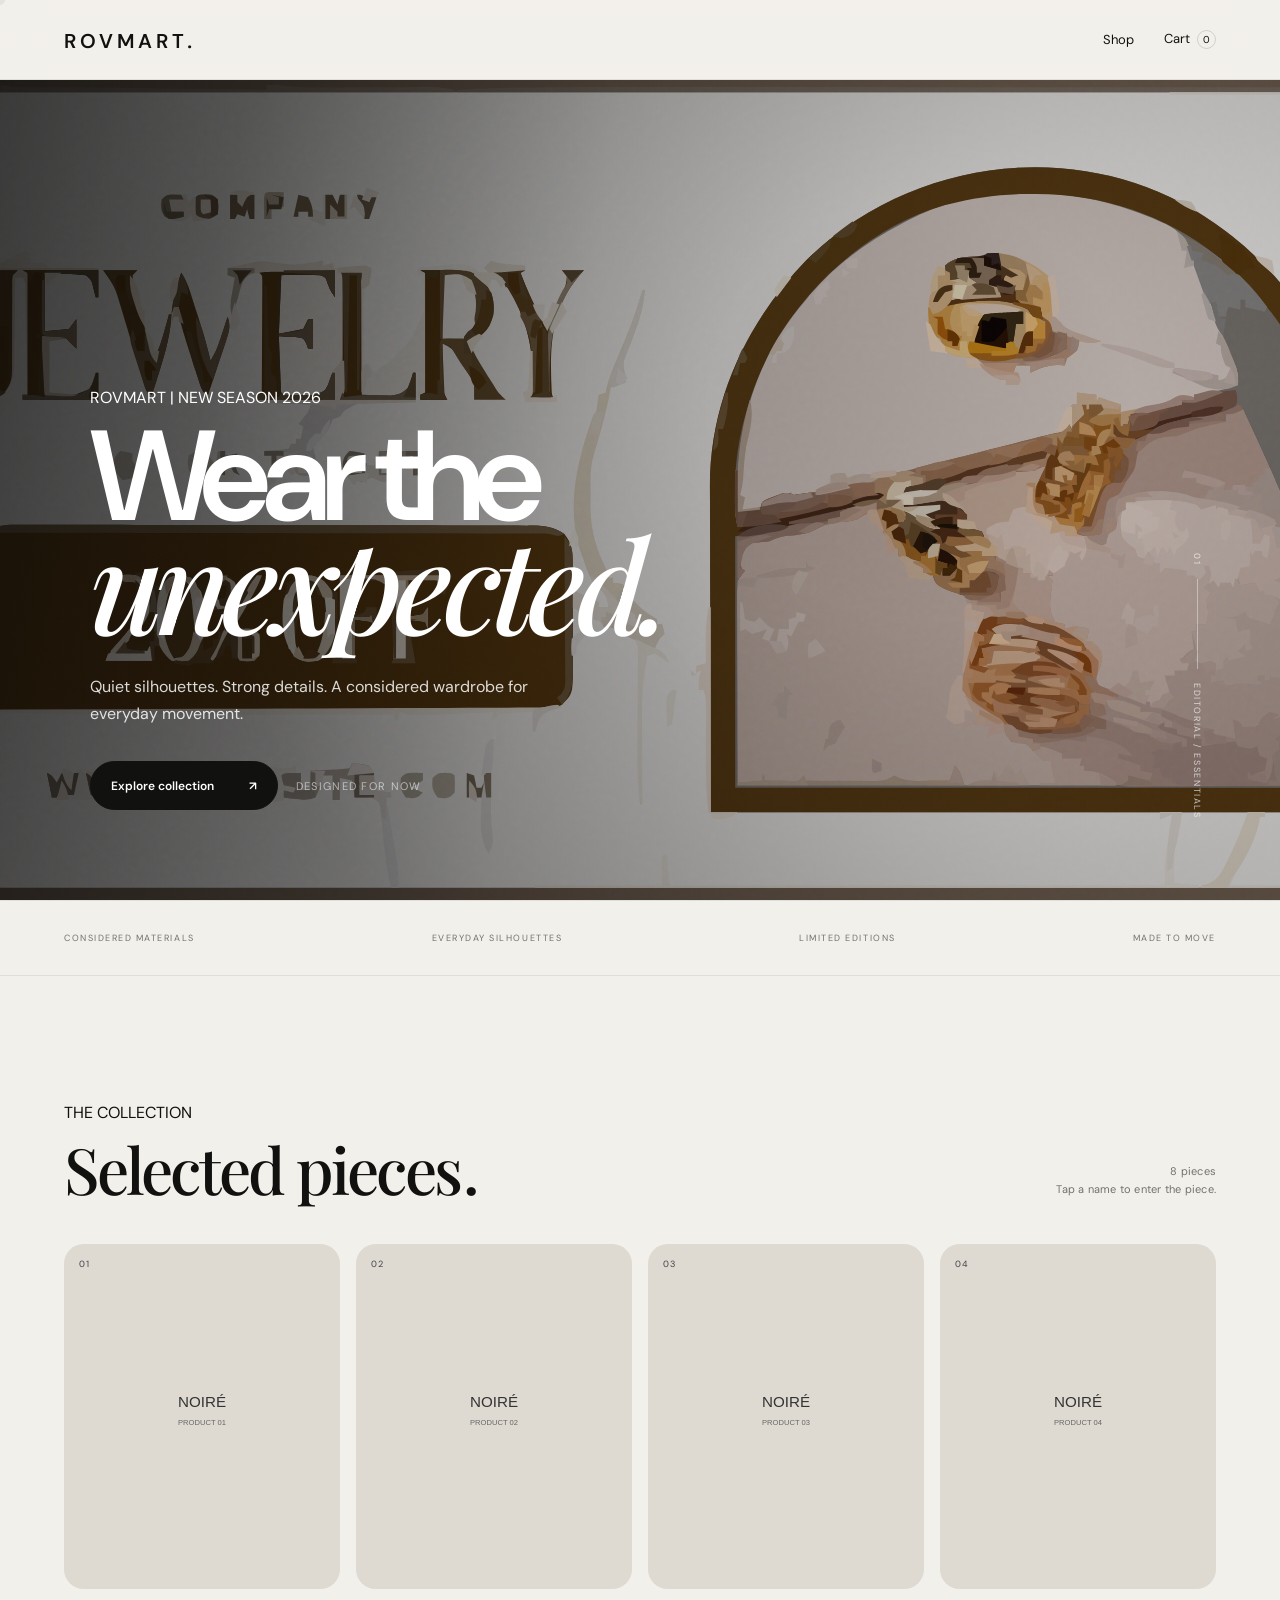
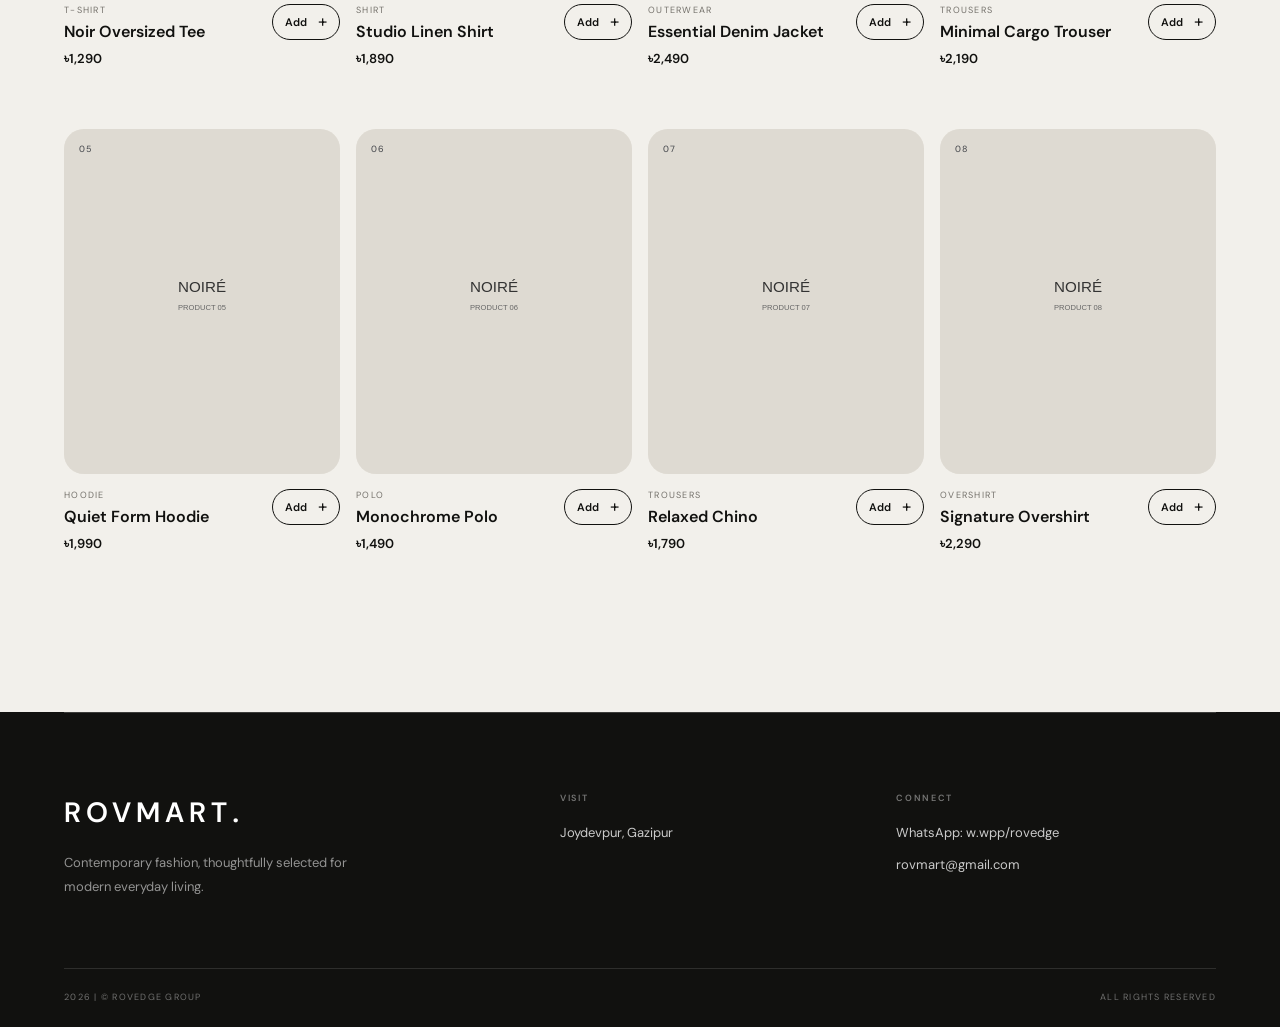
==== commit 42a55c23: "Rename brand from ROVEDGÉ to ROVMART" ====
--- a/index.html
+++ b/index.html
@@ -4,12 +4,12 @@
   <meta charset="UTF-8">
   <meta name="viewport" content="width=device-width, initial-scale=1.0">
   <meta name="description" content="Minimal editorial fashion store">
-  <title>ROVEDGÉ — Fashion Store</title>
+  <title>ROVMART — Fashion Store</title>
   <link rel="stylesheet" href="style.css">
 </head>
 <body>
   <header class="site-header">
-    <a class="brand" href="index.html">ROVEDGÉ<span>.</span></a>
+    <a class="brand" href="index.html">ROVMART<span>.</span></a>
     <nav aria-label="Main navigation">
       <a href="#shop">Shop</a>
       <button class="cart-link" id="cartLink" type="button" aria-label="Open cart">
@@ -22,7 +22,7 @@
     <section class="hero">
       <div class="hero-noise" aria-hidden="true"></div>
       <div class="hero-content reveal">
-        <p class="eyebrow">ROVEDGÉ | NEW SEASON 2026</p>
+        <p class="eyebrow">ROVMART | NEW SEASON 2026</p>
         <h1>Wear the<br><em>unexpected.</em></h1>
         <p class="hero-copy">Quiet silhouettes. Strong details. A considered wardrobe for everyday movement.</p>
         <div class="hero-actions">
@@ -106,7 +106,7 @@
   <footer class="site-footer"> 
     <div class="footer-main"> 
     <div class="footer-brand"> 
-    <a href="index.html" class="footer-logo">ROVEDGÉ<span>.</span></a> 
+    <a href="index.html" class="footer-logo">ROVMART<span>.</span></a> 
     <p> Contemporary fashion, thoughtfully selected for modern everyday living. </p> 
     </div> 
     <div class="footer-column"> <span class="footer-label">VISIT</span>
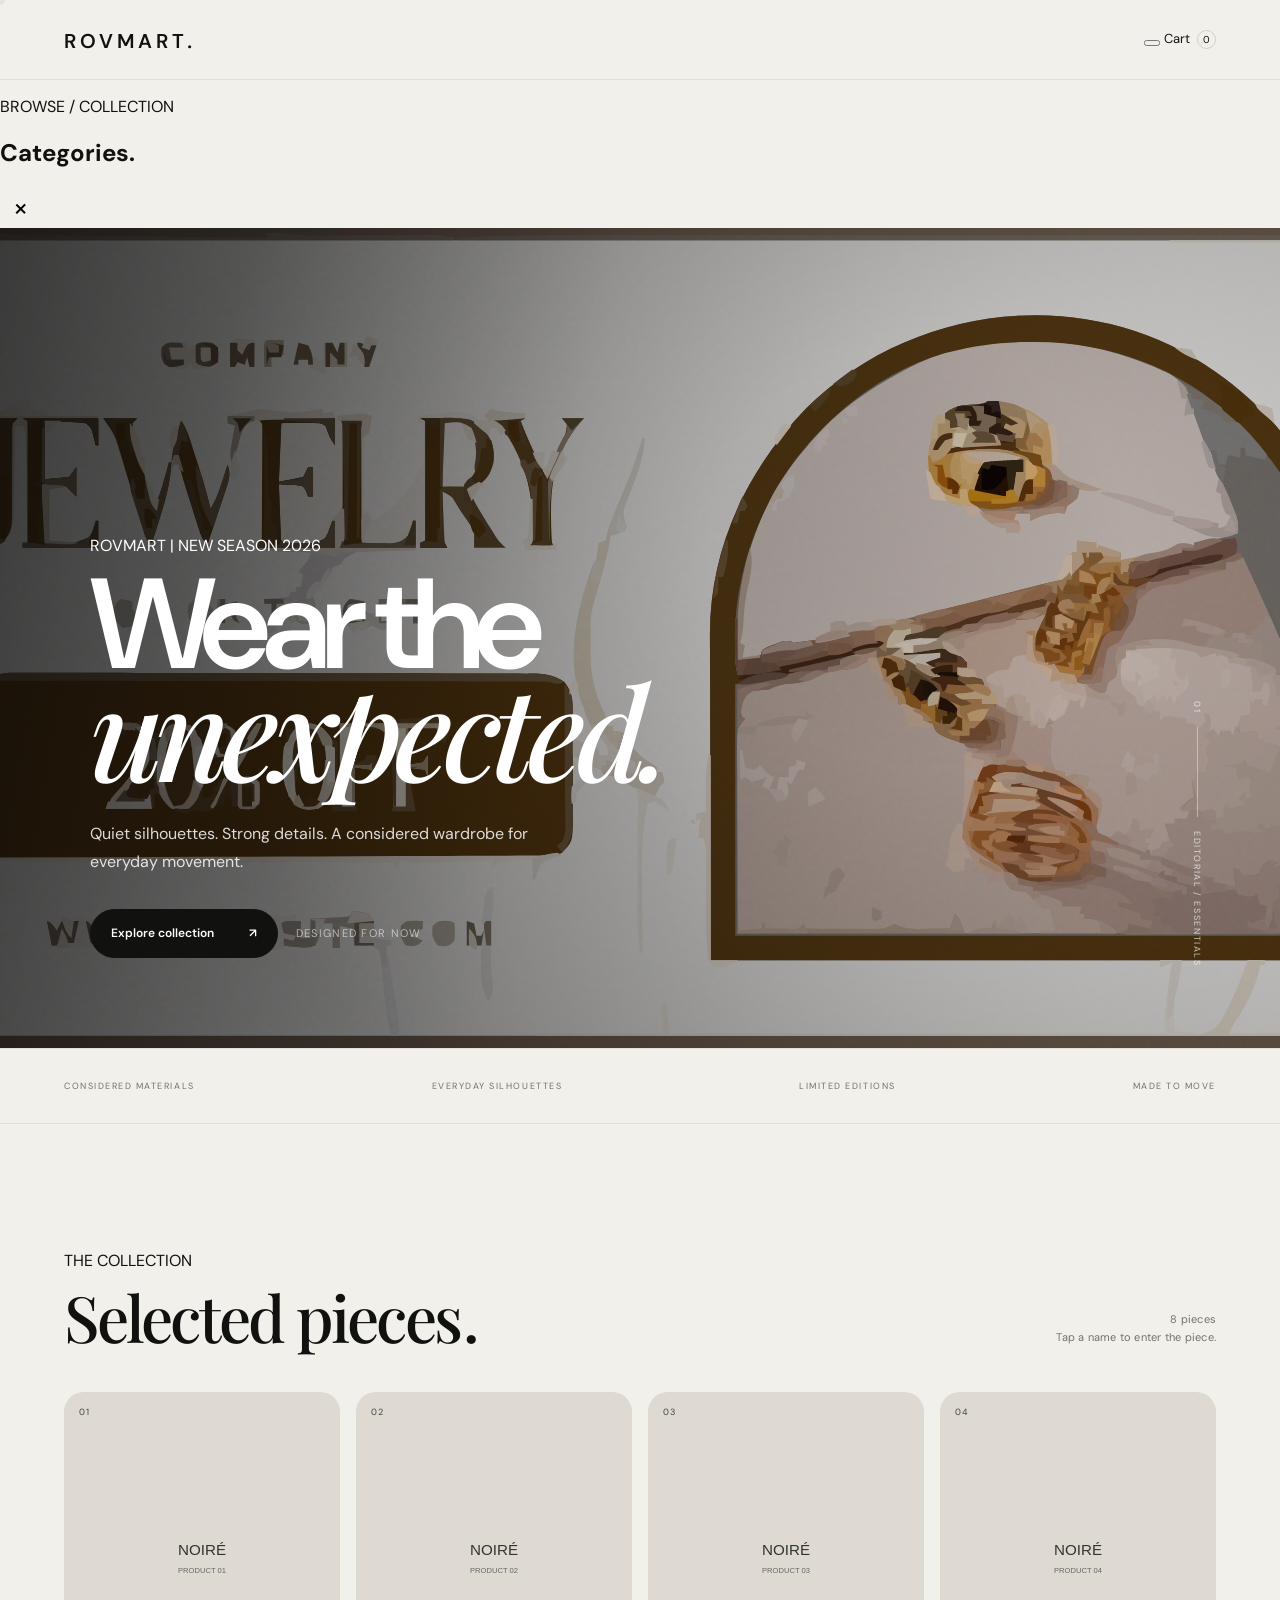
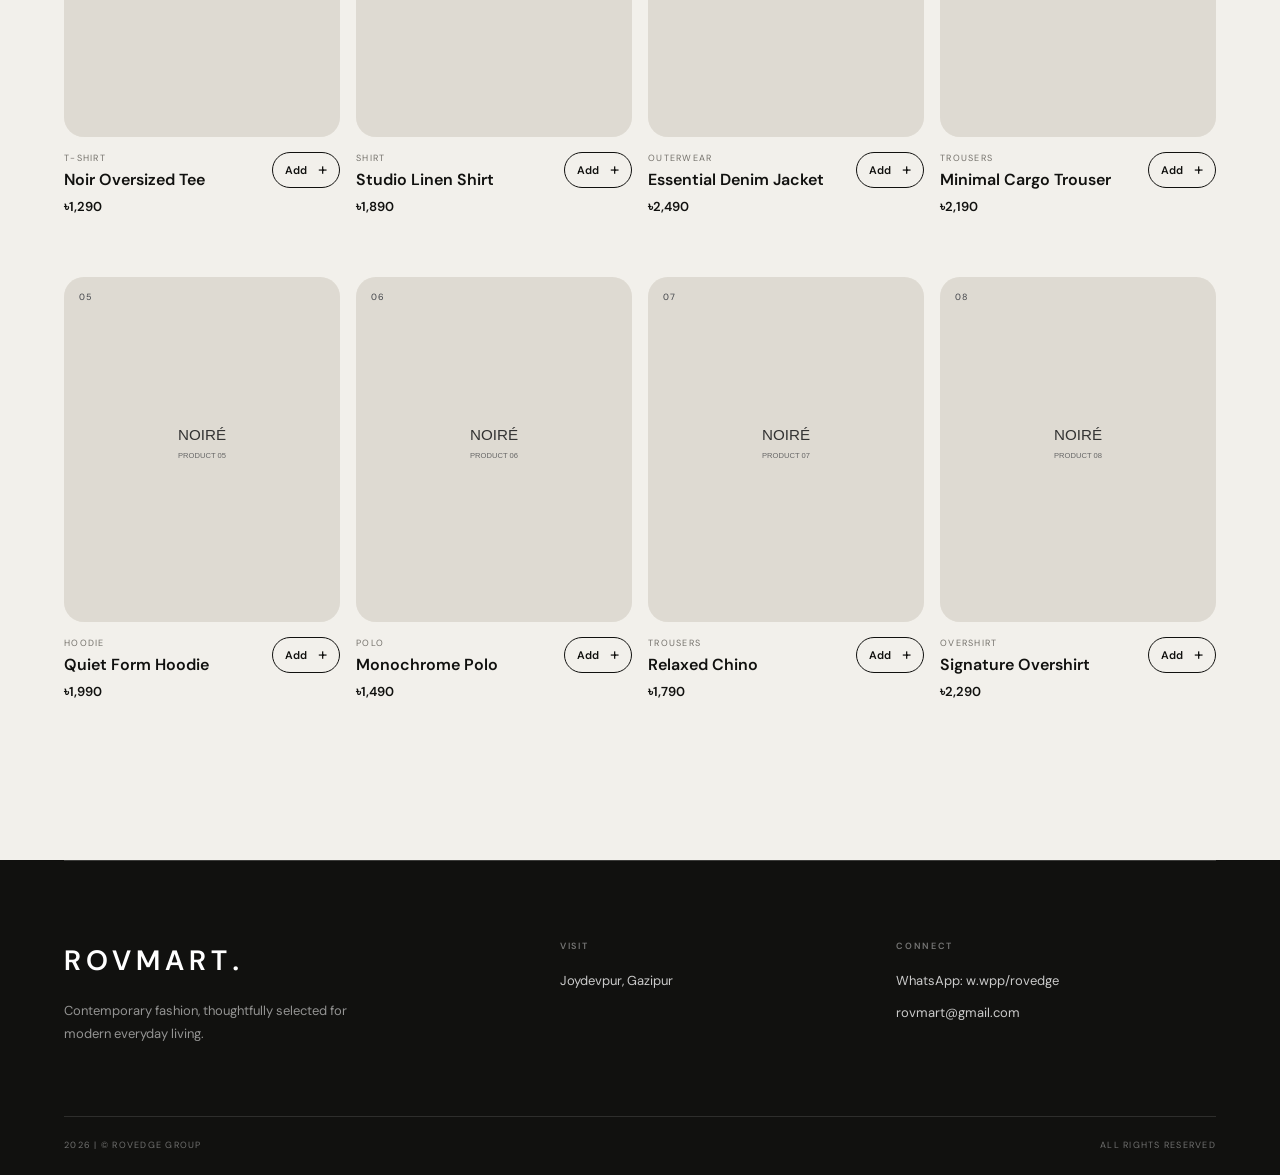
==== commit 79bee04e: "Refactor header and add category menu structure" ====
--- a/index.html
+++ b/index.html
@@ -8,15 +8,90 @@
   <link rel="stylesheet" href="style.css">
 </head>
 <body>
-  <header class="site-header">
-    <a class="brand" href="index.html">ROVMART<span>.</span></a>
-    <nav aria-label="Main navigation">
-      <a href="#shop">Shop</a>
-      <button class="cart-link" id="cartLink" type="button" aria-label="Open cart">
-        Cart <span id="headerCartCount">0</span>
-      </button>
-    </nav>
-  </header>
+ <header class="site-header">
+
+  <a class="brand" href="index.html">
+    ROVMART<span>.</span>
+  </a>
+
+  <div class="header-actions">
+
+    <!-- CATEGORY MENU -->
+    <button
+      class="menu-toggle"
+      id="menuToggle"
+      type="button"
+      aria-label="Open categories"
+      aria-expanded="false"
+      aria-controls="categoryMenu"
+    >
+      <span></span>
+      <span></span>
+      <span></span>
+    </button>
+
+    <!-- CART -->
+    <button
+      class="cart-link"
+      id="cartLink"
+      type="button"
+      aria-label="Open cart"
+    >
+      Cart <span id="headerCartCount">0</span>
+    </button>
+
+  </div>
+
+</header>
+
+
+<!-- CATEGORY OVERLAY -->
+<div
+  id="categoryOverlay"
+  class="category-overlay hidden">
+</div>
+
+
+<!-- CATEGORY SIDE MENU -->
+<aside
+  id="categoryMenu"
+  class="category-menu"
+  aria-hidden="true"
+  aria-label="Product categories"
+>
+
+  <div class="category-menu-head">
+
+    <div>
+      <p class="eyebrow">
+        BROWSE / COLLECTION
+      </p>
+
+      <h2>
+        Categories<span>.</span>
+      </h2>
+    </div>
+
+    <button
+      class="icon-button"
+      id="closeMenuBtn"
+      type="button"
+      aria-label="Close categories"
+    >
+      ×
+    </button>
+
+  </div>
+
+
+  <!-- JavaScript will insert categories here -->
+  <div
+    id="categoryList"
+    class="category-list">
+  </div>
+
+</aside>
+
 
   <main>
     <section class="hero">
